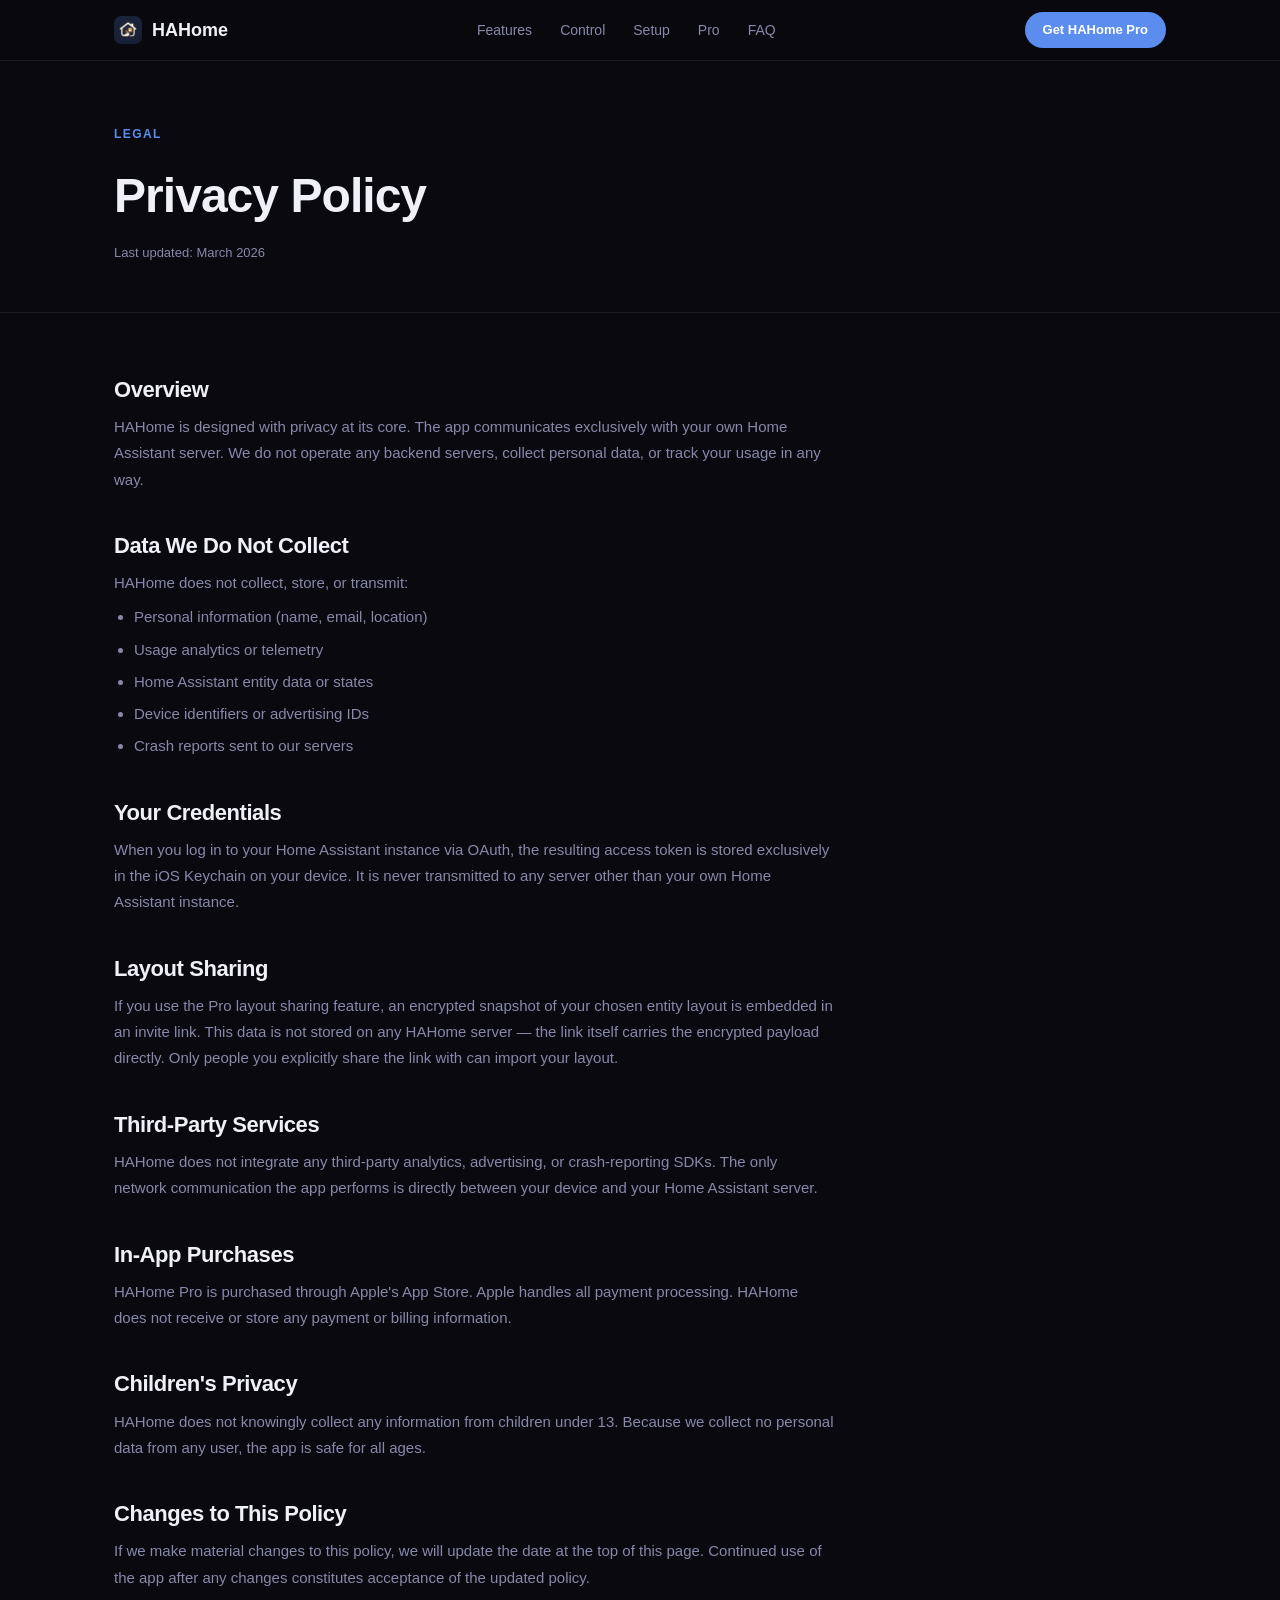
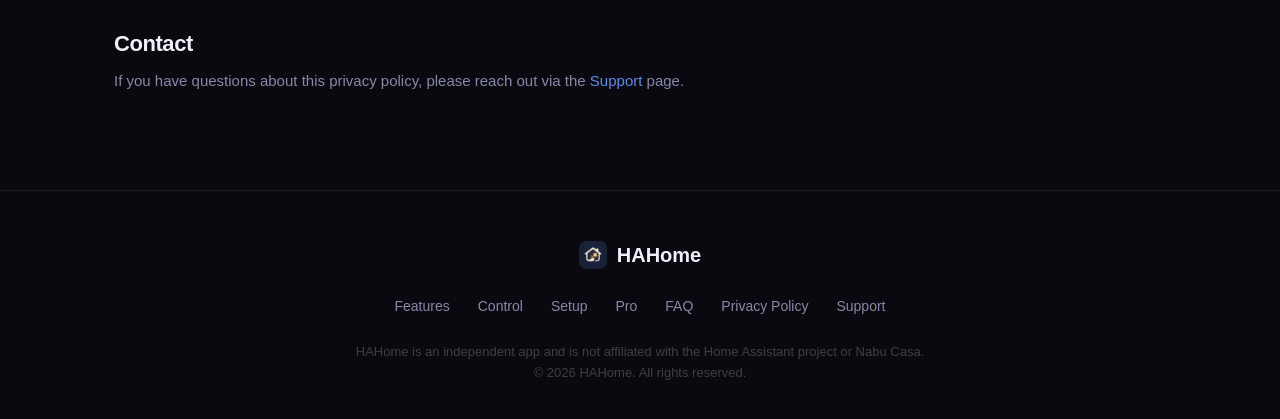
==== privacy.html @ ce9a3cc1 "support and privacy" ====
<!DOCTYPE html>
<html lang="en">
<head>
  <meta charset="UTF-8" />
  <meta name="viewport" content="width=device-width, initial-scale=1.0" />
  <title>Privacy Policy – HAHome</title>
  <meta name="description" content="HAHome Privacy Policy. We don't collect your data." />
  <link rel="stylesheet" href="styles.css">
  <style>
    .policy-hero {
      padding-top: 120px;
      padding-bottom: 48px;
      border-bottom: 1px solid var(--border);
    }
    .policy-body {
      padding: 64px 0 96px;
      max-width: 720px;
    }
    .policy-body h2 {
      font-size: 22px;
      font-weight: 700;
      margin: 40px 0 12px;
    }
    .policy-body h2:first-child { margin-top: 0; }
    .policy-body p, .policy-body li {
      font-size: 15px;
      color: var(--muted);
      line-height: 1.75;
    }
    .policy-body ul {
      padding-left: 20px;
      margin-top: 8px;
      display: flex;
      flex-direction: column;
      gap: 6px;
    }
    .policy-body a { color: var(--accent); }
    .policy-body a:hover { text-decoration: underline; }
    .policy-updated {
      font-size: 13px;
      color: var(--muted);
      margin-top: 6px;
    }
  </style>
</head>
<body>

<nav>
  <div class="nav-inner">
    <a href="index.html" class="nav-logo">
      <img src="logo/HAHome-logo.png" alt="HAHome logo" width="28" height="28" style="border-radius:7px;" />
      HAHome
    </a>
    <ul class="nav-links">
      <li><a href="index.html#features">Features</a></li>
      <li><a href="index.html#domains">Control</a></li>
      <li><a href="index.html#how">Setup</a></li>
      <li><a href="index.html#pro">Pro</a></li>
      <li><a href="index.html#faq">FAQ</a></li>
    </ul>
    <a href="index.html#pro" class="nav-cta nav-cta-desktop">Get HAHome Pro</a>
  </div>
</nav>

<div class="policy-hero">
  <div class="container">
    <span class="section-label">Legal</span>
    <h1 style="font-size: clamp(28px, 4vw, 48px); font-weight: 800; letter-spacing: -0.02em; margin-bottom: 8px;">Privacy Policy</h1>
    <p class="policy-updated">Last updated: March 2026</p>
  </div>
</div>

<div class="container">
  <div class="policy-body">

    <h2>Overview</h2>
    <p>HAHome is designed with privacy at its core. The app communicates exclusively with your own Home Assistant server. We do not operate any backend servers, collect personal data, or track your usage in any way.</p>

    <h2>Data We Do Not Collect</h2>
    <p>HAHome does not collect, store, or transmit:</p>
    <ul>
      <li>Personal information (name, email, location)</li>
      <li>Usage analytics or telemetry</li>
      <li>Home Assistant entity data or states</li>
      <li>Device identifiers or advertising IDs</li>
      <li>Crash reports sent to our servers</li>
    </ul>

    <h2>Your Credentials</h2>
    <p>When you log in to your Home Assistant instance via OAuth, the resulting access token is stored exclusively in the iOS Keychain on your device. It is never transmitted to any server other than your own Home Assistant instance.</p>

    <h2>Layout Sharing</h2>
    <p>If you use the Pro layout sharing feature, an encrypted snapshot of your chosen entity layout is embedded in an invite link. This data is not stored on any HAHome server — the link itself carries the encrypted payload directly. Only people you explicitly share the link with can import your layout.</p>

    <h2>Third-Party Services</h2>
    <p>HAHome does not integrate any third-party analytics, advertising, or crash-reporting SDKs. The only network communication the app performs is directly between your device and your Home Assistant server.</p>

    <h2>In-App Purchases</h2>
    <p>HAHome Pro is purchased through Apple's App Store. Apple handles all payment processing. HAHome does not receive or store any payment or billing information.</p>

    <h2>Children's Privacy</h2>
    <p>HAHome does not knowingly collect any information from children under 13. Because we collect no personal data from any user, the app is safe for all ages.</p>

    <h2>Changes to This Policy</h2>
    <p>If we make material changes to this policy, we will update the date at the top of this page. Continued use of the app after any changes constitutes acceptance of the updated policy.</p>

    <h2>Contact</h2>
    <p>If you have questions about this privacy policy, please reach out via the <a href="support.html">Support</a> page.</p>

  </div>
</div>

<footer>
  <div class="container">
    <div class="footer-inner">
      <div class="footer-logo">
        <img src="logo/HAHome-logo.png" alt="HAHome logo" width="28" height="28" style="border-radius:7px;" />
        HAHome
      </div>
      <div class="footer-links">
        <a href="index.html#features">Features</a>
        <a href="index.html#domains">Control</a>
        <a href="index.html#how">Setup</a>
        <a href="index.html#pro">Pro</a>
        <a href="index.html#faq">FAQ</a>
        <a href="privacy.html">Privacy Policy</a>
        <a href="support.html">Support</a>
      </div>
      <p class="footer-note">
        HAHome is an independent app and is not affiliated with the Home Assistant project or Nabu Casa.<br>
        &copy; 2026 HAHome. All rights reserved.
      </p>
    </div>
  </div>
</footer>

</body>
</html>
---- styles.css ----
/* ── Reset & Base ─────────────────────────────────────────── */
*, *::before, *::after { box-sizing: border-box; margin: 0; padding: 0; }

:root {
  --bg:        #09090f;
  --bg2:       #0f0f1a;
  --bg3:       #141424;
  --border:    rgba(255,255,255,0.07);
  --text:      #f0f0f8;
  --muted:     #8888aa;
  --accent:    #5b8dee;
  --accent2:   #7c5cf7;
  --orange:    #f59e0b;
  --green:     #34d399;
  --teal:      #2dd4bf;
  --radius:    16px;
  --radius-lg: 28px;
  --font:      -apple-system, BlinkMacSystemFont, "SF Pro Display", "Segoe UI", sans-serif;
}

html { scroll-behavior: smooth; }

body {
  background: var(--bg);
  color: var(--text);
  font-family: var(--font);
  line-height: 1.6;
  -webkit-font-smoothing: antialiased;
}

a { color: inherit; text-decoration: none; }
img { display: block; max-width: 100%; }

/* ── Layout Helpers ───────────────────────────────────────── */
.container {
  max-width: 1100px;
  margin: 0 auto;
  padding: 0 24px;
}

section {
  padding: 96px 0;
}

.section-label {
  display: inline-block;
  font-size: 12px;
  font-weight: 600;
  letter-spacing: 0.12em;
  text-transform: uppercase;
  color: var(--accent);
  margin-bottom: 14px;
}

h2 {
  font-size: clamp(28px, 4vw, 44px);
  font-weight: 700;
  letter-spacing: -0.02em;
  line-height: 1.15;
  margin-bottom: 16px;
}

.subtitle {
  font-size: 18px;
  color: var(--muted);
  max-width: 560px;
  line-height: 1.7;
}

/* ── Glass Card ───────────────────────────────────────────── */
.card {
  background: rgba(255,255,255,0.04);
  border: 1px solid var(--border);
  border-radius: var(--radius);
  backdrop-filter: blur(12px);
}

/* ── Nav ──────────────────────────────────────────────────── */
nav {
  position: fixed;
  top: 0; left: 0; right: 0;
  z-index: 100;
  background: rgba(9,9,15,0.72);
  backdrop-filter: blur(20px);
  -webkit-backdrop-filter: blur(20px);
  border-bottom: 1px solid var(--border);
}

.nav-inner {
  display: flex;
  align-items: center;
  justify-content: space-between;
  height: 60px;
  max-width: 1100px;
  margin: 0 auto;
  padding: 0 24px;
}

.nav-logo {
  display: flex;
  align-items: center;
  gap: 10px;
  font-weight: 700;
  font-size: 18px;
}

.nav-logo svg {
  width: 28px; height: 28px;
}

.nav-links {
  display: flex;
  gap: 28px;
  list-style: none;
}

.nav-links a {
  font-size: 14px;
  color: var(--muted);
  transition: color 0.2s;
}

.nav-links a:hover { color: var(--text); }

.nav-cta {
  background: var(--accent);
  color: #fff;
  font-size: 13px;
  font-weight: 600;
  padding: 8px 18px;
  border-radius: 999px;
  transition: opacity 0.2s;
}

.nav-cta:hover { opacity: 0.85; }

/* ── Hero ─────────────────────────────────────────────────── */
#hero {
  padding-top: 160px;
  padding-bottom: 80px;
  text-align: center;
  position: relative;
  overflow: hidden;
}

#hero::before {
  content: '';
  position: absolute;
  top: -200px; left: 50%; transform: translateX(-50%);
  width: 900px; height: 900px;
  background: radial-gradient(ellipse at center, rgba(91,141,238,0.18) 0%, transparent 70%);
  pointer-events: none;
}

.hero-badge {
  display: inline-flex;
  align-items: center;
  gap: 7px;
  background: rgba(91,141,238,0.12);
  border: 1px solid rgba(91,141,238,0.3);
  color: #a5c0ff;
  font-size: 13px;
  font-weight: 500;
  padding: 6px 16px;
  border-radius: 999px;
  margin-bottom: 28px;
}

.hero-badge span.dot {
  width: 7px; height: 7px;
  border-radius: 50%;
  background: var(--accent);
  display: inline-block;
}

#hero h1 {
  font-size: clamp(44px, 7vw, 80px);
  font-weight: 800;
  letter-spacing: -0.03em;
  line-height: 1.05;
  margin-bottom: 24px;
}

#hero h1 .gradient {
  background: linear-gradient(135deg, #5b8dee 0%, #7c5cf7 50%, #c084fc 100%);
  -webkit-background-clip: text;
  -webkit-text-fill-color: transparent;
  background-clip: text;
}

#hero .hero-sub {
  font-size: 20px;
  color: var(--muted);
  max-width: 560px;
  margin: 0 auto 40px;
  line-height: 1.7;
}

.hero-actions {
  display: flex;
  gap: 16px;
  justify-content: center;
  flex-wrap: wrap;
}

.btn-primary {
  display: inline-flex;
  align-items: center;
  gap: 10px;
  background: var(--accent);
  color: #fff;
  font-weight: 600;
  font-size: 16px;
  padding: 14px 28px;
  border-radius: 999px;
  transition: opacity 0.2s, transform 0.2s;
}

.btn-primary:hover { opacity: 0.88; transform: translateY(-1px); }

.btn-secondary {
  display: inline-flex;
  align-items: center;
  gap: 10px;
  background: rgba(255,255,255,0.07);
  border: 1px solid var(--border);
  color: var(--text);
  font-weight: 500;
  font-size: 16px;
  padding: 14px 28px;
  border-radius: 999px;
  transition: background 0.2s, transform 0.2s;
}

.btn-secondary:hover { background: rgba(255,255,255,0.11); transform: translateY(-1px); }

/* ── Phone Mockup ─────────────────────────────────────────── */
.hero-mockup {
  margin: 64px auto 0;
  max-width: 880px;
  display: grid;
  grid-template-columns: 1fr 1.4fr 1fr;
  gap: 20px;
  align-items: center;
}

.phone-frame {
  border-radius: 44px;
  background: var(--bg3);
  border: 1px solid rgba(255,255,255,0.1);
  overflow: hidden;
  box-shadow: 0 40px 80px rgba(0,0,0,0.6), 0 0 0 1px rgba(255,255,255,0.04);
}

.phone-frame.center {
  border-radius: 52px;
  box-shadow: 0 60px 120px rgba(0,0,0,0.7), 0 0 0 1px rgba(255,255,255,0.06);
}

.phone-frame img {
  width: 100%;
  display: block;
}

.phone-screen {
  width: 100%;
  aspect-ratio: 9/19.5;
  display: flex;
  flex-direction: column;
  padding: 20px 16px 16px;
  background: linear-gradient(160deg, #1a1a2e 0%, #0f0f1a 100%);
  gap: 10px;
}

.phone-screen .status-bar {
  display: flex;
  justify-content: space-between;
  font-size: 9px;
  color: rgba(255,255,255,0.5);
  margin-bottom: 4px;
}

.phone-screen .screen-title {
  font-size: 11px;
  font-weight: 700;
  color: #fff;
  margin-bottom: 4px;
}

.mock-chip-row {
  display: flex;
  gap: 5px;
}

.mock-chip {
  font-size: 7.5px;
  padding: 3px 8px;
  border-radius: 99px;
  background: rgba(255,255,255,0.08);
  color: rgba(255,255,255,0.6);
}

.mock-chip.active {
  background: rgba(91,141,238,0.25);
  color: #a5c0ff;
}

.mock-tile-grid {
  display: grid;
  grid-template-columns: 1fr 1fr;
  gap: 6px;
  flex: 1;
}

.mock-tile {
  border-radius: 10px;
  padding: 8px;
  display: flex;
  flex-direction: column;
  justify-content: space-between;
  min-height: 52px;
}

.mock-tile .tile-icon { font-size: 11px; }
.mock-tile .tile-name { font-size: 7px; font-weight: 600; color: rgba(255,255,255,0.9); margin-top: 4px; }
.mock-tile .tile-state { font-size: 6.5px; color: rgba(255,255,255,0.45); }

.mock-tile.on  { background: rgba(245,158,11,0.18); }
.mock-tile.off { background: rgba(255,255,255,0.05); }
.mock-tile.cool { background: rgba(91,141,238,0.18); }
.mock-tile.green { background: rgba(52,211,153,0.15); }

.mock-energy-bar {
  background: rgba(52,211,153,0.08);
  border: 1px solid rgba(52,211,153,0.15);
  border-radius: 8px;
  padding: 7px 8px;
}

.mock-energy-bar .e-label { font-size: 7px; color: #34d399; font-weight: 600; }
.mock-energy-bar .e-row { display: flex; justify-content: space-between; margin-top: 3px; }
.mock-energy-bar .e-val { font-size: 6.5px; color: rgba(255,255,255,0.5); }

.phone-frame.side .phone-screen {
  background: linear-gradient(160deg, #1a1220 0%, #0f0d14 100%);
}

/* ── Screenshots ──────────────────────────────────────────── */
#screenshots {
  padding-bottom: 0;
  overflow: hidden;
}

.screenshots-header {
  margin-bottom: 48px;
}

.screenshots-scroll {
  overflow-x: auto;
  -webkit-overflow-scrolling: touch;
  scrollbar-width: none;
  padding-bottom: 48px;
}

.screenshots-scroll::-webkit-scrollbar { display: none; }

.screenshots-track {
  display: flex;
  gap: 20px;
  padding: 0 max(24px, calc((100vw - 1100px) / 2));
  width: max-content;
}

.screenshot-frame {
  flex-shrink: 0;
  width: 220px;
  border-radius: 36px;
  overflow: hidden;
  border: 1px solid rgba(255,255,255,0.1);
  box-shadow: 0 32px 64px rgba(0,0,0,0.55), 0 0 0 1px rgba(255,255,255,0.04);
  background: var(--bg3);
}

.screenshot-frame img {
  width: 100%;
  display: block;
}

/* ── Features ─────────────────────────────────────────────── */
#features { background: var(--bg2); }

.features-header {
  max-width: 600px;
  margin-bottom: 56px;
}

.features-grid {
  display: grid;
  grid-template-columns: repeat(auto-fill, minmax(300px, 1fr));
  gap: 20px;
}

.feature-card {
  padding: 28px;
}

.feature-icon {
  width: 48px; height: 48px;
  border-radius: 14px;
  display: flex;
  align-items: center;
  justify-content: center;
  font-size: 22px;
  margin-bottom: 18px;
}

.feature-card h3 {
  font-size: 17px;
  font-weight: 700;
  margin-bottom: 8px;
}

.feature-card p {
  font-size: 14px;
  color: var(--muted);
  line-height: 1.65;
}

/* ── Domains ──────────────────────────────────────────────── */
.domains-header {
  text-align: center;
  margin-bottom: 56px;
}

.domains-header .subtitle {
  margin: 0 auto;
}

.domains-grid {
  display: grid;
  grid-template-columns: repeat(auto-fill, minmax(220px, 1fr));
  gap: 16px;
}

.domain-card {
  padding: 24px;
  transition: transform 0.2s, border-color 0.2s;
}

.domain-card:hover {
  transform: translateY(-3px);
  border-color: rgba(255,255,255,0.14);
}

.domain-icon {
  width: 44px; height: 44px;
  border-radius: 12px;
  display: flex;
  align-items: center;
  justify-content: center;
  font-size: 20px;
  margin-bottom: 14px;
}

.domain-card h3 {
  font-size: 16px;
  font-weight: 700;
  margin-bottom: 6px;
}

.domain-card p {
  font-size: 13px;
  color: var(--muted);
  line-height: 1.6;
}

/* ── How It Works ─────────────────────────────────────────── */
#how { background: var(--bg2); }

.how-grid {
  display: grid;
  grid-template-columns: 1fr 1fr 1fr;
  gap: 32px;
  margin-top: 56px;
}

.how-step {
  text-align: center;
}

.step-number {
  width: 48px; height: 48px;
  border-radius: 50%;
  background: linear-gradient(135deg, var(--accent), var(--accent2));
  display: flex;
  align-items: center;
  justify-content: center;
  font-size: 18px;
  font-weight: 800;
  margin: 0 auto 20px;
  color: #fff;
}

.how-step h3 {
  font-size: 18px;
  font-weight: 700;
  margin-bottom: 10px;
}

.how-step p {
  font-size: 14px;
  color: var(--muted);
  line-height: 1.7;
  max-width: 280px;
  margin: 0 auto;
}

.how-connector {
  display: none;
}

/* ── Pro ──────────────────────────────────────────────────── */
#pro {
  position: relative;
  overflow: hidden;
}

#pro::before {
  content: '';
  position: absolute;
  top: 50%; right: -300px;
  transform: translateY(-50%);
  width: 700px; height: 700px;
  background: radial-gradient(ellipse, rgba(124,92,247,0.15) 0%, transparent 70%);
  pointer-events: none;
}

.pro-inner {
  display: grid;
  grid-template-columns: 1fr 1fr;
  gap: 60px;
  align-items: center;
}

.pro-badge {
  display: inline-flex;
  align-items: center;
  gap: 6px;
  background: rgba(245,158,11,0.12);
  border: 1px solid rgba(245,158,11,0.3);
  color: var(--orange);
  font-size: 12px;
  font-weight: 700;
  letter-spacing: 0.08em;
  text-transform: uppercase;
  padding: 5px 14px;
  border-radius: 999px;
  margin-bottom: 20px;
}

.pro-list {
  list-style: none;
  display: flex;
  flex-direction: column;
  gap: 16px;
  margin: 28px 0 36px;
}

.pro-list li {
  display: flex;
  align-items: flex-start;
  gap: 12px;
  font-size: 15px;
}

.pro-list li .check {
  width: 22px; height: 22px;
  border-radius: 50%;
  background: rgba(91,141,238,0.15);
  border: 1px solid rgba(91,141,238,0.3);
  display: flex;
  align-items: center;
  justify-content: center;
  flex-shrink: 0;
  margin-top: 2px;
}

.pro-list li .check svg {
  width: 12px; height: 12px;
  stroke: var(--accent);
}

.pro-price {
  display: flex;
  align-items: baseline;
  gap: 6px;
  margin-bottom: 4px;
}

.pro-price .amount {
  font-size: 40px;
  font-weight: 800;
  letter-spacing: -0.03em;
}

.pro-price .period {
  font-size: 15px;
  color: var(--muted);
}

.price-note {
  font-size: 13px;
  color: var(--muted);
  margin-bottom: 28px;
}

.pro-card-visual {
  background: linear-gradient(135deg, #1a1432 0%, #0f0d1c 100%);
  border: 1px solid rgba(124,92,247,0.25);
  border-radius: var(--radius-lg);
  padding: 32px;
  box-shadow: 0 40px 80px rgba(0,0,0,0.5);
}

.pro-card-visual .pro-icon-row {
  display: flex;
  gap: 10px;
  flex-wrap: wrap;
  margin-bottom: 24px;
}

.pro-icon-chip {
  background: rgba(124,92,247,0.12);
  border: 1px solid rgba(124,92,247,0.2);
  border-radius: 10px;
  padding: 10px 14px;
  display: flex;
  align-items: center;
  gap: 7px;
  font-size: 13px;
  color: #c4b5fd;
}

.pro-card-visual .pro-desc {
  font-size: 15px;
  color: var(--muted);
  line-height: 1.65;
}

.pro-themes {
  display: flex;
  gap: 8px;
  margin-top: 20px;
  flex-wrap: wrap;
}

.theme-swatch {
  width: 36px; height: 36px;
  border-radius: 10px;
  border: 2px solid rgba(255,255,255,0.08);
}

/* ── FAQ ──────────────────────────────────────────────────── */
#faq { background: var(--bg2); }

.faq-header {
  text-align: center;
  margin-bottom: 56px;
}

.faq-header .subtitle { margin: 0 auto; }

.faq-list {
  max-width: 720px;
  margin: 0 auto;
  display: flex;
  flex-direction: column;
  gap: 12px;
}

.faq-item {
  border-radius: var(--radius);
  overflow: hidden;
}

.faq-question {
  width: 100%;
  background: rgba(255,255,255,0.04);
  border: 1px solid var(--border);
  border-radius: var(--radius);
  padding: 20px 24px;
  display: flex;
  align-items: center;
  justify-content: space-between;
  cursor: pointer;
  font-size: 16px;
  font-weight: 600;
  color: var(--text);
  text-align: left;
  transition: background 0.2s;
  gap: 16px;
}

.faq-question:hover { background: rgba(255,255,255,0.07); }

.faq-question.open {
  background: rgba(91,141,238,0.08);
  border-color: rgba(91,141,238,0.25);
  border-radius: var(--radius) var(--radius) 0 0;
}

.faq-arrow {
  width: 20px; height: 20px;
  flex-shrink: 0;
  transition: transform 0.25s;
  color: var(--muted);
}

.faq-question.open .faq-arrow { transform: rotate(180deg); }

.faq-answer {
  display: none;
  padding: 0 24px 20px;
  font-size: 15px;
  color: var(--muted);
  line-height: 1.7;
  background: rgba(91,141,238,0.06);
  border: 1px solid rgba(91,141,238,0.2);
  border-top: none;
  border-radius: 0 0 var(--radius) var(--radius);
}

.faq-answer.open { display: block; }

/* ── Footer ───────────────────────────────────────────────── */
footer {
  border-top: 1px solid var(--border);
  padding: 48px 0 36px;
}

.footer-inner {
  display: flex;
  flex-direction: column;
  align-items: center;
  gap: 24px;
  text-align: center;
}

.footer-logo {
  display: flex;
  align-items: center;
  gap: 10px;
  font-weight: 700;
  font-size: 20px;
}

.footer-links {
  display: flex;
  gap: 28px;
  flex-wrap: wrap;
  justify-content: center;
}

.footer-links a {
  font-size: 14px;
  color: var(--muted);
  transition: color 0.2s;
}

.footer-links a:hover { color: var(--text); }

.footer-note {
  font-size: 13px;
  color: rgba(255,255,255,0.22);
}

/* ── Hamburger & Mobile Menu ──────────────────────────────── */
.nav-hamburger {
  display: none;
  flex-direction: column;
  justify-content: center;
  gap: 5px;
  width: 36px;
  height: 36px;
  background: none;
  border: none;
  cursor: pointer;
  padding: 4px;
}

.nav-hamburger span {
  display: block;
  height: 2px;
  border-radius: 2px;
  background: var(--text);
  transition: transform 0.25s, opacity 0.25s;
  transform-origin: center;
}

.nav-hamburger.open span:nth-child(1) { transform: translateY(7px) rotate(45deg); }
.nav-hamburger.open span:nth-child(2) { opacity: 0; transform: scaleX(0); }
.nav-hamburger.open span:nth-child(3) { transform: translateY(-7px) rotate(-45deg); }

.nav-mobile {
  display: none;
  flex-direction: column;
  gap: 0;
  border-top: 1px solid var(--border);
  background: rgba(9,9,15,0.96);
  padding: 20px 24px 24px;
}

.nav-mobile.open { display: flex; }

.nav-mobile ul {
  list-style: none;
  display: flex;
  flex-direction: column;
  gap: 2px;
  margin-bottom: 20px;
}

.nav-mobile ul li a {
  display: block;
  font-size: 16px;
  font-weight: 500;
  color: var(--muted);
  padding: 10px 0;
  border-bottom: 1px solid var(--border);
  transition: color 0.2s;
}

.nav-mobile ul li:last-child a { border-bottom: none; }
.nav-mobile ul li a:hover { color: var(--text); }

.nav-mobile .btn-primary {
  width: 100%;
  justify-content: center;
}

/* ── Responsive ───────────────────────────────────────────── */

/* Tablet / small desktop */
@media (max-width: 880px) {
  .hero-mockup {
    grid-template-columns: 1fr;
    max-width: 260px;
  }
  .hero-mockup .phone-frame:not(.center) { display: none; }
  .nav-links { display: none; }
  .nav-cta-desktop { display: none; }
  .nav-hamburger { display: flex; }
}

@media (max-width: 800px) {
  .pro-inner { grid-template-columns: 1fr; }
}

/* Mobile */
@media (max-width: 640px) {
  section { padding: 64px 0; }

  #hero {
    padding-top: 120px;
    padding-bottom: 56px;
  }

  #hero .hero-sub {
    font-size: 17px;
  }

  .hero-actions {
    flex-direction: column;
    align-items: center;
  }

  .btn-primary,
  .btn-secondary {
    width: 100%;
    max-width: 320px;
    justify-content: center;
    font-size: 15px;
    padding: 13px 24px;
  }

  .features-grid { grid-template-columns: 1fr; }

  .domains-grid { grid-template-columns: 1fr 1fr; }

  .how-grid {
    grid-template-columns: 1fr;
    gap: 40px;
  }

  .subtitle { font-size: 16px; }

  .faq-question { font-size: 15px; padding: 16px 18px; }
  .faq-answer { padding: 0 18px 16px; font-size: 14px; }

  .pro-card-visual { padding: 24px; }

  .footer-links { gap: 16px; }
}

/* Small mobile */
@media (max-width: 400px) {
  .domains-grid { grid-template-columns: 1fr; }

  .container { padding: 0 16px; }

  .nav-inner { padding: 0 16px; }

  .nav-hamburger { width: 32px; height: 32px; }
}
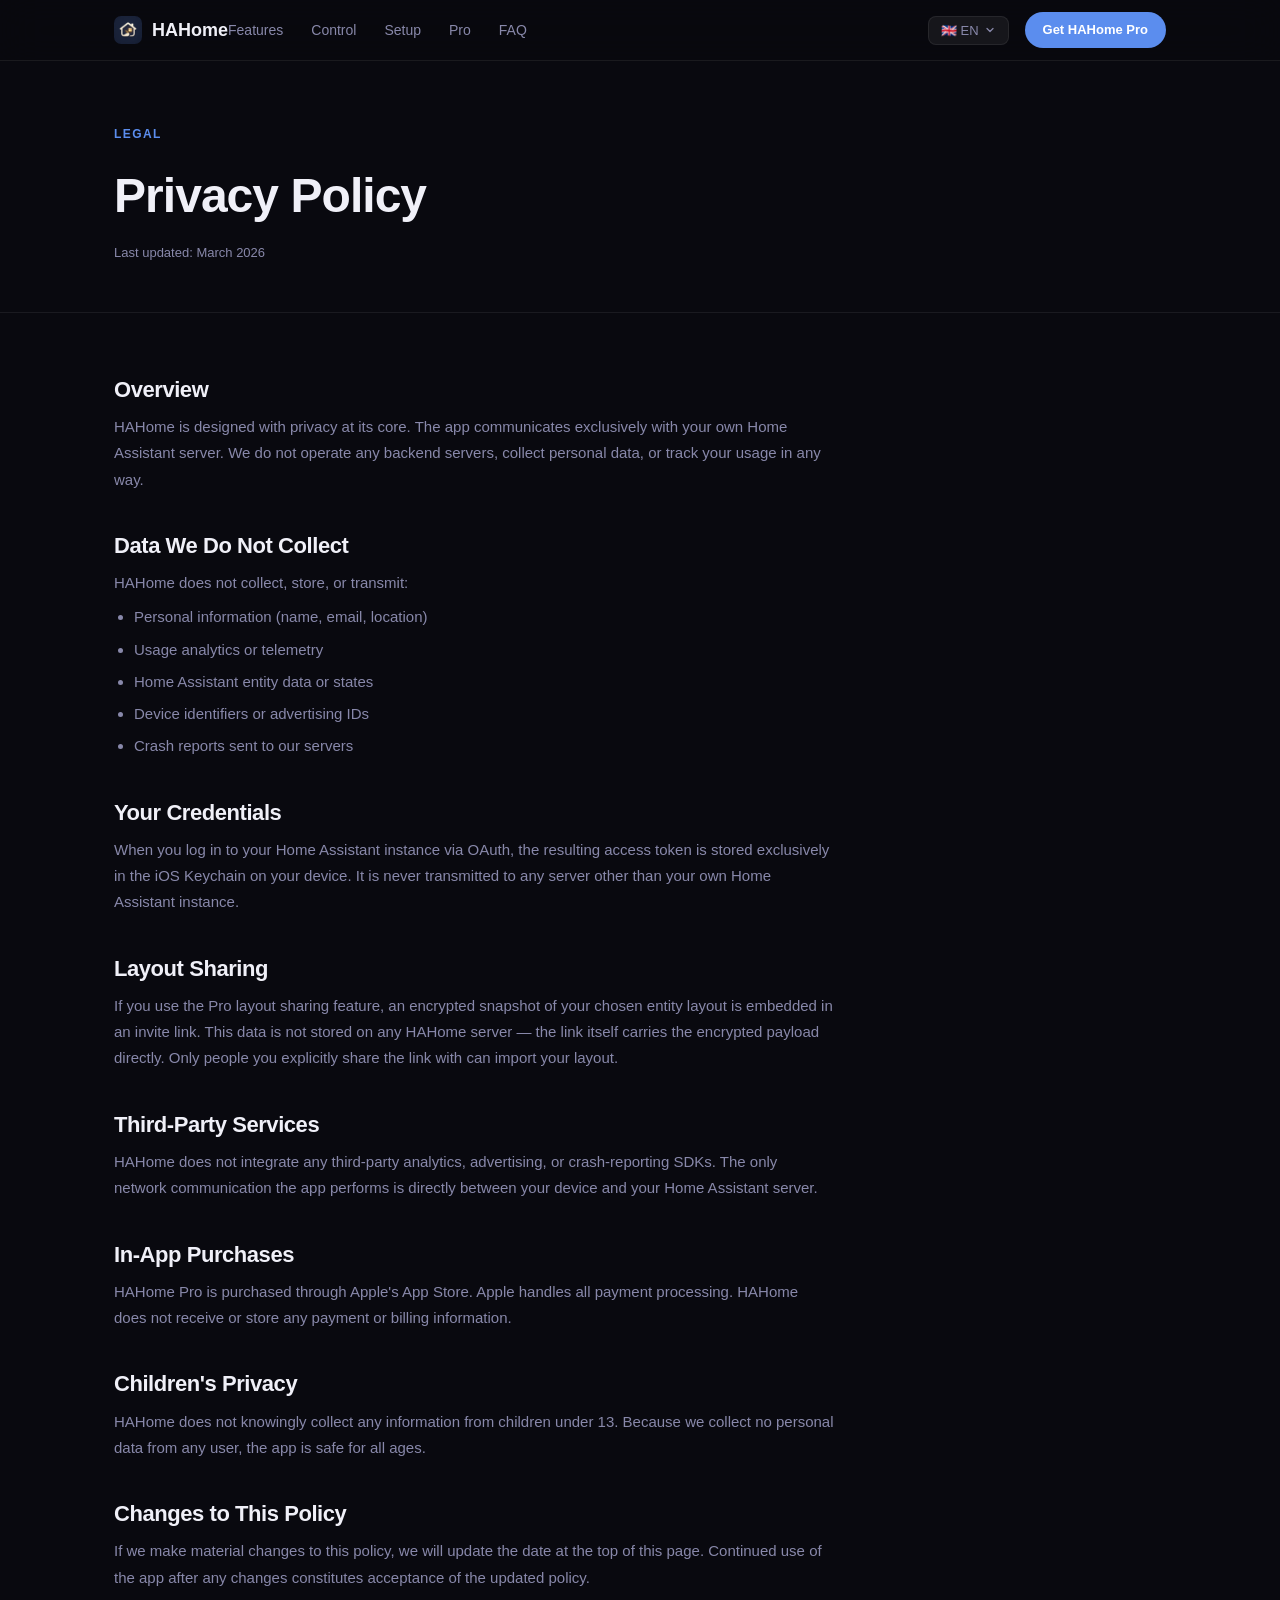
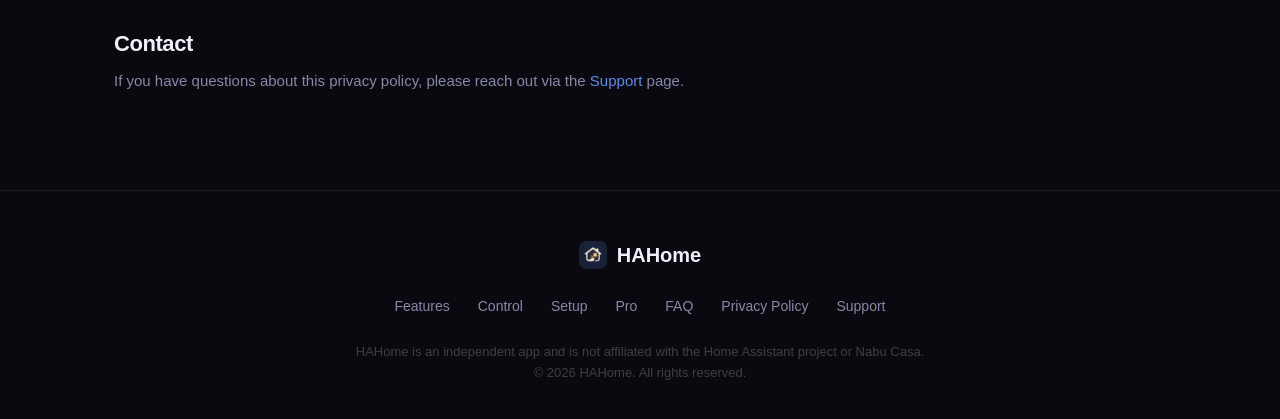
==== commit 16c53751: "translate support and privacy page" ====
--- a/privacy.html
+++ b/privacy.html
@@ -52,60 +52,73 @@
       HAHome
     </a>
     <ul class="nav-links">
-      <li><a href="index.html#features">Features</a></li>
-      <li><a href="index.html#domains">Control</a></li>
-      <li><a href="index.html#how">Setup</a></li>
-      <li><a href="index.html#pro">Pro</a></li>
-      <li><a href="index.html#faq">FAQ</a></li>
+      <li><a href="index.html#features" data-i18n="nav.features">Features</a></li>
+      <li><a href="index.html#domains" data-i18n="nav.control">Control</a></li>
+      <li><a href="index.html#how" data-i18n="nav.setup">Setup</a></li>
+      <li><a href="index.html#pro" data-i18n="nav.pro">Pro</a></li>
+      <li><a href="index.html#faq" data-i18n="nav.faq">FAQ</a></li>
     </ul>
-    <a href="index.html#pro" class="nav-cta nav-cta-desktop">Get HAHome Pro</a>
+    <div class="lang-picker">
+      <button class="lang-toggle" onclick="document.querySelector('.lang-dropdown').classList.toggle('open')" aria-label="Change language">
+        <span class="lang-current"></span>
+        <svg width="12" height="12" viewBox="0 0 24 24" fill="none" stroke="currentColor" stroke-width="2.5" stroke-linecap="round" stroke-linejoin="round"><polyline points="6 9 12 15 18 9"/></svg>
+      </button>
+      <div class="lang-dropdown">
+        <button class="lang-option" data-lang="en" onclick="setLanguage('en')">🇬🇧 English</button>
+        <button class="lang-option" data-lang="nl" onclick="setLanguage('nl')">🇳🇱 Nederlands</button>
+        <button class="lang-option" data-lang="fr" onclick="setLanguage('fr')">🇫🇷 Français</button>
+        <button class="lang-option" data-lang="de" onclick="setLanguage('de')">🇩🇪 Deutsch</button>
+        <button class="lang-option" data-lang="es" onclick="setLanguage('es')">🇪🇸 Español</button>
+      </div>
+    </div>
+    <a href="index.html#pro" class="nav-cta nav-cta-desktop" data-i18n="nav.cta">Get HAHome Pro</a>
   </div>
 </nav>
 
 <div class="policy-hero">
   <div class="container">
-    <span class="section-label">Legal</span>
-    <h1 style="font-size: clamp(28px, 4vw, 48px); font-weight: 800; letter-spacing: -0.02em; margin-bottom: 8px;">Privacy Policy</h1>
-    <p class="policy-updated">Last updated: March 2026</p>
+    <span class="section-label" data-i18n="privacy.label">Legal</span>
+    <h1 style="font-size: clamp(28px, 4vw, 48px); font-weight: 800; letter-spacing: -0.02em; margin-bottom: 8px;" data-i18n="privacy.title">Privacy Policy</h1>
+    <p class="policy-updated" data-i18n="privacy.updated">Last updated: March 2026</p>
   </div>
 </div>
 
 <div class="container">
   <div class="policy-body">
 
-    <h2>Overview</h2>
-    <p>HAHome is designed with privacy at its core. The app communicates exclusively with your own Home Assistant server. We do not operate any backend servers, collect personal data, or track your usage in any way.</p>
+    <h2 data-i18n="privacy.overview.title">Overview</h2>
+    <p data-i18n="privacy.overview.desc">HAHome is designed with privacy at its core. The app communicates exclusively with your own Home Assistant server. We do not operate any backend servers, collect personal data, or track your usage in any way.</p>
 
-    <h2>Data We Do Not Collect</h2>
-    <p>HAHome does not collect, store, or transmit:</p>
+    <h2 data-i18n="privacy.nocollect.title">Data We Do Not Collect</h2>
+    <p data-i18n="privacy.nocollect.desc">HAHome does not collect, store, or transmit:</p>
     <ul>
-      <li>Personal information (name, email, location)</li>
-      <li>Usage analytics or telemetry</li>
-      <li>Home Assistant entity data or states</li>
-      <li>Device identifiers or advertising IDs</li>
-      <li>Crash reports sent to our servers</li>
+      <li data-i18n="privacy.nocollect.1">Personal information (name, email, location)</li>
+      <li data-i18n="privacy.nocollect.2">Usage analytics or telemetry</li>
+      <li data-i18n="privacy.nocollect.3">Home Assistant entity data or states</li>
+      <li data-i18n="privacy.nocollect.4">Device identifiers or advertising IDs</li>
+      <li data-i18n="privacy.nocollect.5">Crash reports sent to our servers</li>
     </ul>
 
-    <h2>Your Credentials</h2>
-    <p>When you log in to your Home Assistant instance via OAuth, the resulting access token is stored exclusively in the iOS Keychain on your device. It is never transmitted to any server other than your own Home Assistant instance.</p>
+    <h2 data-i18n="privacy.credentials.title">Your Credentials</h2>
+    <p data-i18n="privacy.credentials.desc">When you log in to your Home Assistant instance via OAuth, the resulting access token is stored exclusively in the iOS Keychain on your device. It is never transmitted to any server other than your own Home Assistant instance.</p>
 
-    <h2>Layout Sharing</h2>
-    <p>If you use the Pro layout sharing feature, an encrypted snapshot of your chosen entity layout is embedded in an invite link. This data is not stored on any HAHome server — the link itself carries the encrypted payload directly. Only people you explicitly share the link with can import your layout.</p>
+    <h2 data-i18n="privacy.sharing.title">Layout Sharing</h2>
+    <p data-i18n="privacy.sharing.desc">If you use the Pro layout sharing feature, an encrypted snapshot of your chosen entity layout is embedded in an invite link. This data is not stored on any HAHome server — the link itself carries the encrypted payload directly. Only people you explicitly share the link with can import your layout.</p>
 
-    <h2>Third-Party Services</h2>
-    <p>HAHome does not integrate any third-party analytics, advertising, or crash-reporting SDKs. The only network communication the app performs is directly between your device and your Home Assistant server.</p>
+    <h2 data-i18n="privacy.thirdparty.title">Third-Party Services</h2>
+    <p data-i18n="privacy.thirdparty.desc">HAHome does not integrate any third-party analytics, advertising, or crash-reporting SDKs. The only network communication the app performs is directly between your device and your Home Assistant server.</p>
 
-    <h2>In-App Purchases</h2>
-    <p>HAHome Pro is purchased through Apple's App Store. Apple handles all payment processing. HAHome does not receive or store any payment or billing information.</p>
+    <h2 data-i18n="privacy.iap.title">In-App Purchases</h2>
+    <p data-i18n="privacy.iap.desc">HAHome Pro is purchased through Apple's App Store. Apple handles all payment processing. HAHome does not receive or store any payment or billing information.</p>
 
-    <h2>Children's Privacy</h2>
-    <p>HAHome does not knowingly collect any information from children under 13. Because we collect no personal data from any user, the app is safe for all ages.</p>
+    <h2 data-i18n="privacy.children.title">Children's Privacy</h2>
+    <p data-i18n="privacy.children.desc">HAHome does not knowingly collect any information from children under 13. Because we collect no personal data from any user, the app is safe for all ages.</p>
 
-    <h2>Changes to This Policy</h2>
-    <p>If we make material changes to this policy, we will update the date at the top of this page. Continued use of the app after any changes constitutes acceptance of the updated policy.</p>
+    <h2 data-i18n="privacy.changes.title">Changes to This Policy</h2>
+    <p data-i18n="privacy.changes.desc">If we make material changes to this policy, we will update the date at the top of this page. Continued use of the app after any changes constitutes acceptance of the updated policy.</p>
 
-    <h2>Contact</h2>
-    <p>If you have questions about this privacy policy, please reach out via the <a href="support.html">Support</a> page.</p>
+    <h2 data-i18n="privacy.contact.title">Contact</h2>
+    <p data-i18n-html="privacy.contact.desc">If you have questions about this privacy policy, please reach out via the <a href="support.html">Support</a> page.</p>
 
   </div>
 </div>
@@ -118,15 +131,15 @@
         HAHome
       </div>
       <div class="footer-links">
-        <a href="index.html#features">Features</a>
-        <a href="index.html#domains">Control</a>
-        <a href="index.html#how">Setup</a>
-        <a href="index.html#pro">Pro</a>
-        <a href="index.html#faq">FAQ</a>
-        <a href="privacy.html">Privacy Policy</a>
-        <a href="support.html">Support</a>
+        <a href="index.html#features" data-i18n="nav.features">Features</a>
+        <a href="index.html#domains" data-i18n="nav.control">Control</a>
+        <a href="index.html#how" data-i18n="nav.setup">Setup</a>
+        <a href="index.html#pro" data-i18n="nav.pro">Pro</a>
+        <a href="index.html#faq" data-i18n="nav.faq">FAQ</a>
+        <a href="privacy.html" data-i18n="footer.privacy">Privacy Policy</a>
+        <a href="support.html" data-i18n="footer.support">Support</a>
       </div>
-      <p class="footer-note">
+      <p class="footer-note" data-i18n-html="footer.note">
         HAHome is an independent app and is not affiliated with the Home Assistant project or Nabu Casa.<br>
         &copy; 2026 HAHome. All rights reserved.
       </p>
@@ -134,5 +147,7 @@
   </div>
 </footer>
 
+<script src="i18n.js"></script>
+<script src="scripts.js"></script>
 </body>
 </html>
--- a/styles.css
+++ b/styles.css
@@ -134,6 +134,80 @@
 
 .nav-cta:hover { opacity: 0.85; }
 
+/* ── Language Picker ──────────────────────────────────────── */
+.lang-picker {
+  position: relative;
+  margin-left: auto;
+  margin-right: 16px;
+}
+
+.lang-toggle {
+  display: flex;
+  align-items: center;
+  gap: 5px;
+  background: rgba(255,255,255,0.06);
+  border: 1px solid var(--border);
+  border-radius: 8px;
+  padding: 6px 12px;
+  color: var(--muted);
+  font-size: 13px;
+  font-weight: 500;
+  cursor: pointer;
+  transition: background 0.2s, color 0.2s;
+  font-family: var(--font);
+}
+
+.lang-toggle:hover {
+  background: rgba(255,255,255,0.1);
+  color: var(--text);
+}
+
+.lang-dropdown {
+  display: none;
+  position: absolute;
+  top: calc(100% + 8px);
+  right: 0;
+  background: rgba(15,15,26,0.96);
+  border: 1px solid var(--border);
+  border-radius: 12px;
+  padding: 6px;
+  min-width: 150px;
+  backdrop-filter: blur(20px);
+  -webkit-backdrop-filter: blur(20px);
+  box-shadow: 0 16px 48px rgba(0,0,0,0.5);
+  z-index: 200;
+}
+
+.lang-dropdown.open { display: flex; flex-direction: column; }
+
+.lang-option {
+  display: flex;
+  align-items: center;
+  gap: 8px;
+  background: none;
+  border: none;
+  border-radius: 8px;
+  padding: 8px 12px;
+  color: var(--muted);
+  font-size: 14px;
+  font-weight: 500;
+  cursor: pointer;
+  transition: background 0.15s, color 0.15s;
+  text-align: left;
+  font-family: var(--font);
+  width: 100%;
+}
+
+.lang-option:hover {
+  background: rgba(255,255,255,0.08);
+  color: var(--text);
+}
+
+.lang-option.active {
+  background: rgba(91,141,238,0.12);
+  color: var(--accent);
+}
+
 /* ── Hero ─────────────────────────────────────────────────── */
 #hero {
   padding-top: 160px;
@@ -348,7 +422,7 @@
 /* ── Screenshots ──────────────────────────────────────────── */
 #screenshots {
   padding-bottom: 0;
-  overflow: hidden;
+  overflow-x: clip;
 }
 
 .screenshots-header {
@@ -360,6 +434,11 @@
   -webkit-overflow-scrolling: touch;
   scrollbar-width: none;
   padding-bottom: 48px;
+  cursor: grab;
+}
+
+.screenshots-scroll:active {
+  cursor: grabbing;
 }
 
 .screenshots-scroll::-webkit-scrollbar { display: none; }
@@ -850,6 +929,7 @@
   .nav-links { display: none; }
   .nav-cta-desktop { display: none; }
   .nav-hamburger { display: flex; }
+  .lang-picker { margin-right: 12px; }
 }
 
 @media (max-width: 800px) {
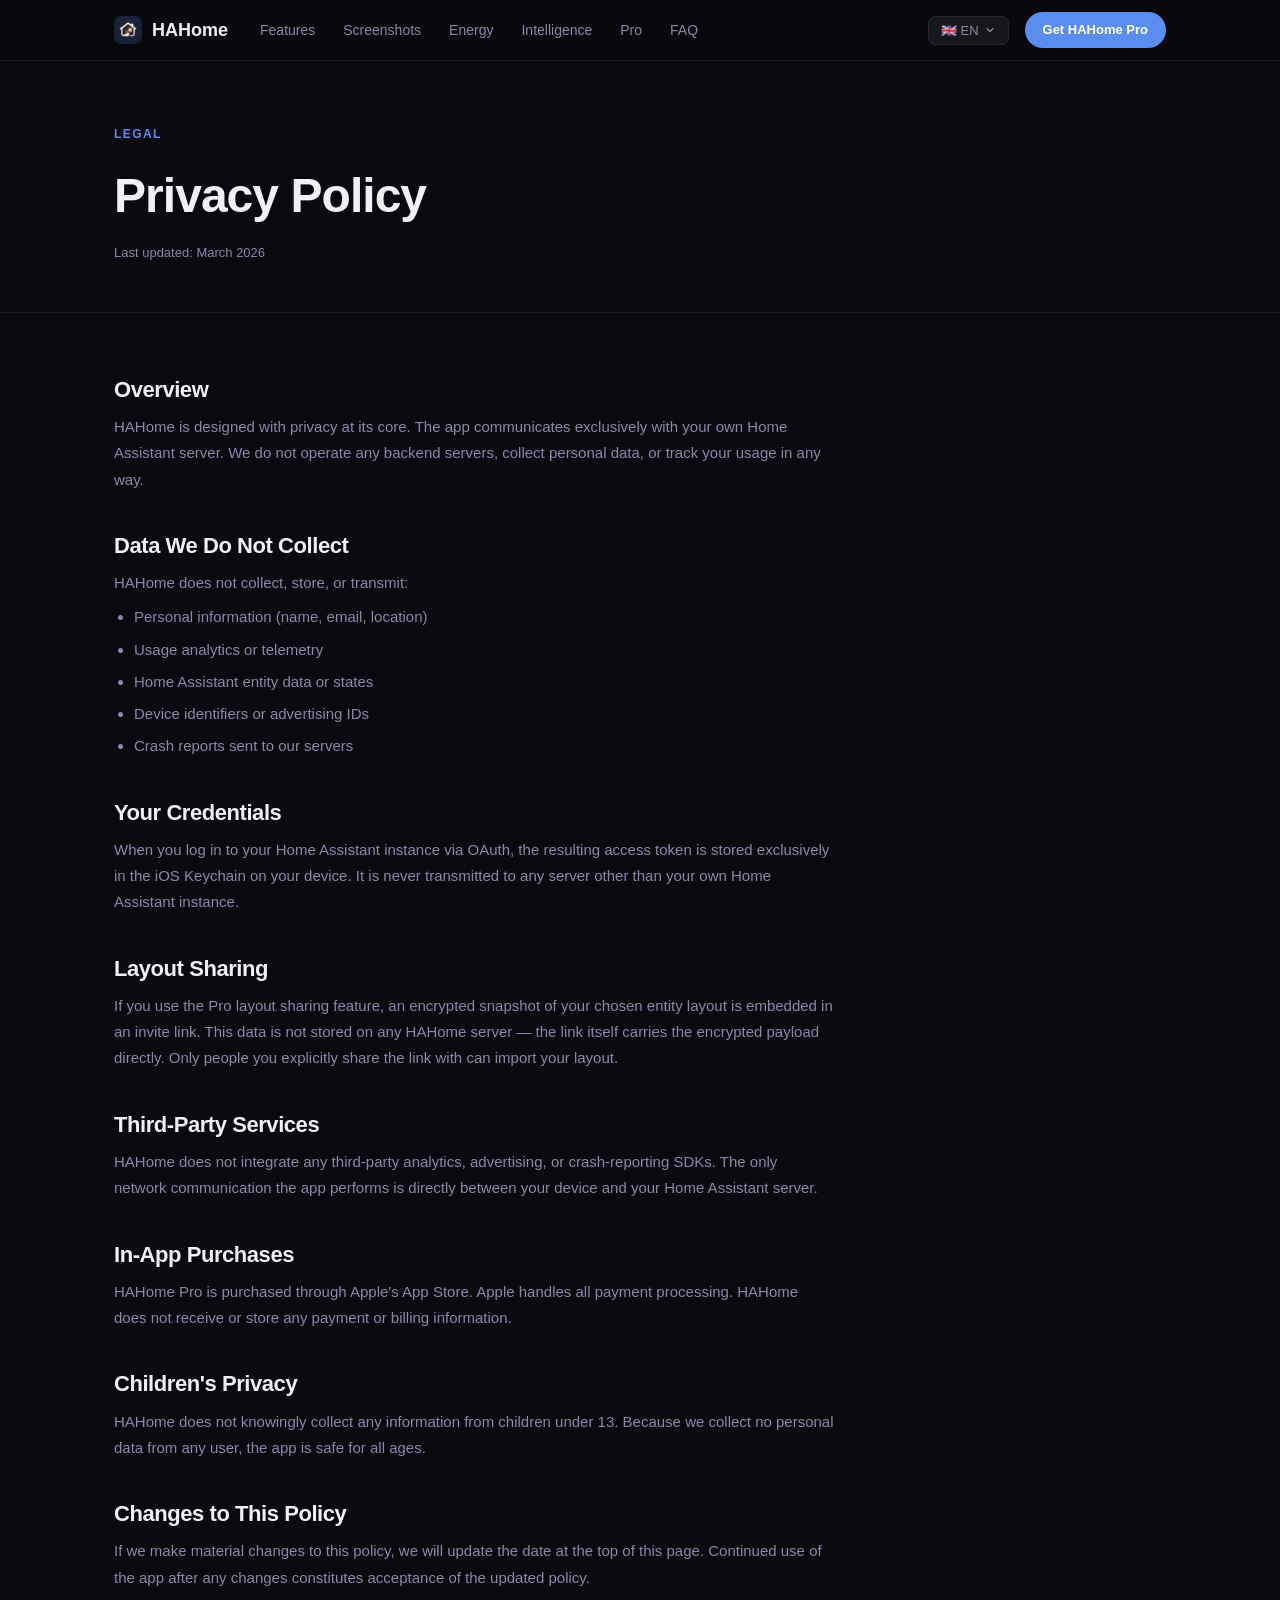
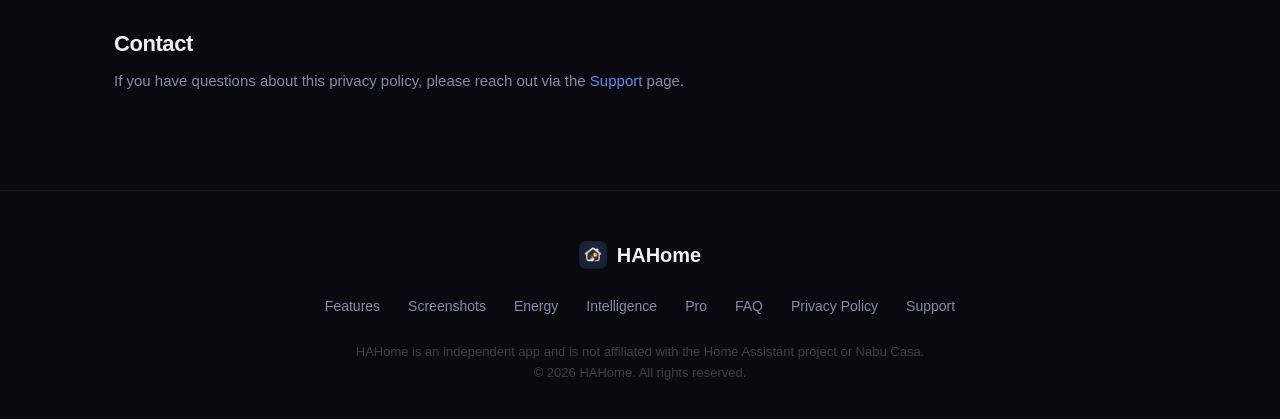
==== commit ecce2963: "update navigation on other pages as well as footers" ====
--- a/privacy.html
+++ b/privacy.html
@@ -53,8 +53,9 @@
     </a>
     <ul class="nav-links">
       <li><a href="index.html#features" data-i18n="nav.features">Features</a></li>
-      <li><a href="index.html#domains" data-i18n="nav.control">Control</a></li>
-      <li><a href="index.html#how" data-i18n="nav.setup">Setup</a></li>
+      <li><a href="index.html#screenshots" data-i18n="nav.screenshots">Screenshots</a></li>
+      <li><a href="index.html#energy-showcase" data-i18n="nav.energy">Energy</a></li>
+      <li><a href="index.html#intelligence" data-i18n="nav.intelligence">Intelligence</a></li>
       <li><a href="index.html#pro" data-i18n="nav.pro">Pro</a></li>
       <li><a href="index.html#faq" data-i18n="nav.faq">FAQ</a></li>
     </ul>
@@ -69,6 +70,10 @@
         <button class="lang-option" data-lang="fr" onclick="setLanguage('fr')">🇫🇷 Français</button>
         <button class="lang-option" data-lang="de" onclick="setLanguage('de')">🇩🇪 Deutsch</button>
         <button class="lang-option" data-lang="es" onclick="setLanguage('es')">🇪🇸 Español</button>
+        <button class="lang-option" data-lang="it" onclick="setLanguage('it')">🇮🇹 Italiano</button>
+        <button class="lang-option" data-lang="pt" onclick="setLanguage('pt')">🇵🇹 Português</button>
+        <button class="lang-option" data-lang="pl" onclick="setLanguage('pl')">🇵🇱 Polski</button>
+        <button class="lang-option" data-lang="sv" onclick="setLanguage('sv')">🇸🇪 Svenska</button>
       </div>
     </div>
     <a href="index.html#pro" class="nav-cta nav-cta-desktop" data-i18n="nav.cta">Get HAHome Pro</a>
@@ -132,8 +137,9 @@
       </div>
       <div class="footer-links">
         <a href="index.html#features" data-i18n="nav.features">Features</a>
-        <a href="index.html#domains" data-i18n="nav.control">Control</a>
-        <a href="index.html#how" data-i18n="nav.setup">Setup</a>
+        <a href="index.html#screenshots" data-i18n="nav.screenshots">Screenshots</a>
+        <a href="index.html#energy-showcase" data-i18n="nav.energy">Energy</a>
+        <a href="index.html#intelligence" data-i18n="nav.intelligence">Intelligence</a>
         <a href="index.html#pro" data-i18n="nav.pro">Pro</a>
         <a href="index.html#faq" data-i18n="nav.faq">FAQ</a>
         <a href="privacy.html" data-i18n="footer.privacy">Privacy Policy</a>
--- a/styles.css
+++ b/styles.css
@@ -112,6 +112,7 @@
   display: flex;
   gap: 28px;
   list-style: none;
+  margin-left: 32px;
 }
 
 .nav-links a {
@@ -419,50 +420,153 @@
   background: linear-gradient(160deg, #1a1220 0%, #0f0d14 100%);
 }
 
-/* ── Screenshots ──────────────────────────────────────────── */
+/* ── See It In Action Carousel ────────────────────────────── */
 #screenshots {
-  padding-bottom: 0;
-  overflow-x: clip;
-}
-
-.screenshots-header {
+  background: var(--bg);
+}
+
+.action-header {
+  text-align: center;
   margin-bottom: 48px;
 }
 
-.screenshots-scroll {
-  overflow-x: auto;
-  -webkit-overflow-scrolling: touch;
-  scrollbar-width: none;
-  padding-bottom: 48px;
-  cursor: grab;
-}
-
-.screenshots-scroll:active {
-  cursor: grabbing;
-}
-
-.screenshots-scroll::-webkit-scrollbar { display: none; }
-
-.screenshots-track {
-  display: flex;
-  gap: 20px;
-  padding: 0 max(24px, calc((100vw - 1100px) / 2));
-  width: max-content;
-}
-
-.screenshot-frame {
-  flex-shrink: 0;
-  width: 220px;
-  border-radius: 36px;
+.action-header .subtitle {
+  margin: 0 auto;
+}
+
+.action-carousel {
+  position: relative;
+  max-width: 380px;
+  margin: 0 auto;
+  overflow: hidden;
+  border-radius: var(--radius-lg);
+}
+
+.action-carousel-track {
+  display: flex;
+  transition: transform 0.45s cubic-bezier(0.4, 0, 0.2, 1);
+}
+
+.action-slide {
+  flex: 0 0 100%;
+  min-width: 100%;
+}
+
+.action-slide-phone {
+  max-width: 320px;
+  margin: 0 auto;
+  border-radius: 40px;
   overflow: hidden;
   border: 1px solid rgba(255,255,255,0.1);
-  box-shadow: 0 32px 64px rgba(0,0,0,0.55), 0 0 0 1px rgba(255,255,255,0.04);
+  box-shadow: 0 40px 80px rgba(0,0,0,0.6), 0 0 0 1px rgba(255,255,255,0.04);
   background: var(--bg3);
 }
 
-.screenshot-frame img {
+.action-slide-phone img {
   width: 100%;
   display: block;
+}
+
+.action-slide-caption {
+  text-align: center;
+  padding: 24px 16px 0;
+}
+
+.action-slide-caption h3 {
+  font-size: 18px;
+  font-weight: 700;
+  margin-bottom: 6px;
+}
+
+.action-slide-caption p {
+  font-size: 14px;
+  color: var(--muted);
+  line-height: 1.6;
+  max-width: 360px;
+  margin: 0 auto;
+}
+
+.action-carousel-nav {
+  display: flex;
+  justify-content: center;
+  align-items: center;
+  gap: 16px;
+  margin-top: 28px;
+}
+
+.action-carousel-btn {
+  background: rgba(255,255,255,0.08);
+  border: 1px solid var(--border);
+  color: var(--text);
+  width: 40px;
+  height: 40px;
+  border-radius: 50%;
+  cursor: pointer;
+  display: flex;
+  align-items: center;
+  justify-content: center;
+  transition: background 0.2s;
+}
+
+.action-carousel-btn:hover {
+  background: rgba(255,255,255,0.14);
+}
+
+.action-dots {
+  display: flex;
+  gap: 8px;
+}
+
+.action-dot {
+  width: 8px;
+  height: 8px;
+  border-radius: 50%;
+  background: rgba(255,255,255,0.2);
+  border: none;
+  cursor: pointer;
+  padding: 0;
+  transition: background 0.2s, transform 0.2s;
+}
+
+.action-dot.active {
+  background: var(--accent);
+  transform: scale(1.25);
+}
+
+/* ── Configuration ────────────────────────────────────────── */
+#configuration { background: var(--bg2); }
+
+.config-header {
+  text-align: center;
+  margin-bottom: 48px;
+}
+
+.config-header .subtitle {
+  margin: 0 auto;
+}
+
+/* ── Room Details ────────────────────────────────────────── */
+#room-details { background: var(--bg2); }
+
+.rooms-header {
+  text-align: center;
+  margin-bottom: 48px;
+}
+
+.rooms-header .subtitle {
+  margin: 0 auto;
+}
+
+/* ── Music Assistant ──────────────────────────────────────── */
+#music-assistant { background: var(--bg); }
+
+.ma-header {
+  text-align: center;
+  margin-bottom: 48px;
+}
+
+.ma-header .subtitle {
+  margin: 0 auto;
 }
 
 /* ── Features ─────────────────────────────────────────────── */
@@ -551,6 +655,103 @@
   font-size: 13px;
   color: var(--muted);
   line-height: 1.6;
+}
+
+/* ── Energy Showcase ──────────────────────────────────────── */
+#energy-showcase { background: var(--bg); }
+
+.energy-showcase-header { text-align: center; margin-bottom: 48px; }
+.energy-showcase-header .subtitle { margin: 0 auto; }
+
+.energy-carousel {
+  position: relative;
+  max-width: 600px;
+  margin: 0 auto;
+  overflow: hidden;
+  border-radius: var(--radius-lg);
+}
+
+.energy-carousel-track {
+  display: flex;
+  transition: transform 0.45s cubic-bezier(0.4, 0, 0.2, 1);
+}
+
+.energy-slide {
+  flex: 0 0 100%;
+  min-width: 100%;
+}
+
+.energy-slide img {
+  width: 100%;
+  display: block;
+  border-radius: var(--radius-lg);
+  border: 1px solid var(--border);
+}
+
+.energy-slide-caption {
+  text-align: center;
+  padding: 20px 16px 0;
+}
+
+.energy-slide-caption h3 {
+  font-size: 18px;
+  font-weight: 700;
+  margin-bottom: 6px;
+}
+
+.energy-slide-caption p {
+  font-size: 14px;
+  color: var(--muted);
+  line-height: 1.6;
+  max-width: 480px;
+  margin: 0 auto;
+}
+
+.energy-carousel-nav {
+  display: flex;
+  justify-content: center;
+  align-items: center;
+  gap: 16px;
+  margin-top: 28px;
+}
+
+.energy-carousel-btn {
+  background: rgba(255,255,255,0.08);
+  border: 1px solid var(--border);
+  color: var(--text);
+  width: 40px;
+  height: 40px;
+  border-radius: 50%;
+  cursor: pointer;
+  display: flex;
+  align-items: center;
+  justify-content: center;
+  transition: background 0.2s;
+}
+
+.energy-carousel-btn:hover {
+  background: rgba(255,255,255,0.14);
+}
+
+.energy-dots {
+  display: flex;
+  gap: 8px;
+}
+
+.energy-dot {
+  width: 8px;
+  height: 8px;
+  border-radius: 50%;
+  background: rgba(255,255,255,0.2);
+  border: none;
+  cursor: pointer;
+  padding: 0;
+  transition: background 0.2s, transform 0.2s;
+}
+
+.energy-dot.active {
+  background: var(--accent);
+  transform: scale(1.25);
 }
 
 /* ── How It Works ─────────────────────────────────────────── */
@@ -965,6 +1166,10 @@
 
   .features-grid { grid-template-columns: 1fr; }
 
+  .intelligence-grid { grid-template-columns: 1fr; }
+
+  .accessibility-grid { grid-template-columns: 1fr; }
+
   .domains-grid { grid-template-columns: 1fr 1fr; }
 
   .how-grid {
@@ -982,6 +1187,169 @@
   .footer-links { gap: 16px; }
 }
 
+/* ── Apple Intelligence ───────────────────────────────────── */
+.intelligence-grid {
+  display: grid;
+  grid-template-columns: repeat(auto-fill, minmax(300px, 1fr));
+  gap: 20px;
+}
+
+.intelligence-card {
+  padding: 28px;
+  position: relative;
+  display: flex;
+  flex-direction: column;
+}
+
+.intelligence-icon {
+  width: 48px; height: 48px;
+  border-radius: 14px;
+  display: flex;
+  align-items: center;
+  justify-content: center;
+  margin-bottom: 18px;
+}
+
+.intelligence-badge {
+  display: inline-block;
+  font-size: 11px;
+  font-weight: 700;
+  letter-spacing: 0.06em;
+  text-transform: uppercase;
+  padding: 3px 10px;
+  border-radius: 8px;
+  margin-bottom: 12px;
+}
+
+.intelligence-badge.free {
+  background: rgba(52,211,153,0.15);
+  color: #34d399;
+}
+
+.intelligence-badge.pro {
+  background: rgba(124,92,247,0.15);
+  color: #a78bfa;
+}
+
+.intelligence-card h3 {
+  font-size: 17px;
+  font-weight: 700;
+  margin-bottom: 8px;
+}
+
+.intelligence-card p {
+  font-size: 15px;
+  color: var(--muted);
+  line-height: 1.6;
+}
+
+/* ── Intelligence card carousels ─────────────────────────── */
+.intel-carousel {
+  position: relative;
+  overflow: hidden;
+  border-radius: var(--radius-lg);
+  margin-top: 18px;
+}
+
+.intel-carousel-placeholder {
+  display: none;
+}
+
+.intel-carousel-track {
+  position: relative;
+  transition: height 0.4s cubic-bezier(0.4, 0, 0.2, 1);
+  overflow: hidden;
+}
+
+.intel-carousel-slide {
+  width: 100%;
+  transition: opacity 0.4s cubic-bezier(0.4, 0, 0.2, 1);
+  opacity: 0;
+  position: absolute;
+  top: 0;
+  left: 0;
+  pointer-events: none;
+}
+
+.intel-carousel-slide.active {
+  opacity: 1;
+  position: relative;
+  pointer-events: auto;
+}
+
+.intel-carousel-slide img {
+  width: 100%;
+  display: block;
+  border-radius: var(--radius-lg);
+  border: 1px solid var(--border);
+}
+
+.intel-carousel-dots {
+  display: flex;
+  justify-content: center;
+  gap: 6px;
+  margin-top: 10px;
+}
+
+.intel-dot {
+  width: 7px;
+  height: 7px;
+  border-radius: 50%;
+  background: rgba(255,255,255,0.2);
+  border: none;
+  cursor: pointer;
+  padding: 0;
+  transition: background 0.2s, transform 0.2s;
+}
+
+.intel-dot.active {
+  background: var(--accent);
+  transform: scale(1.25);
+}
+
+.intelligence-note {
+  text-align: center;
+  font-size: 13px;
+  color: var(--muted);
+  margin-top: 32px;
+  max-width: 640px;
+  margin-left: auto;
+  margin-right: auto;
+  line-height: 1.6;
+}
+
+/* ── Accessibility ───────────────────────────────────────── */
+.accessibility-grid {
+  display: grid;
+  grid-template-columns: repeat(auto-fill, minmax(240px, 1fr));
+  gap: 20px;
+}
+
+.accessibility-card {
+  padding: 28px;
+}
+
+.accessibility-icon {
+  width: 48px; height: 48px;
+  border-radius: 14px;
+  display: flex;
+  align-items: center;
+  justify-content: center;
+  margin-bottom: 18px;
+}
+
+.accessibility-card h3 {
+  font-size: 17px;
+  font-weight: 700;
+  margin-bottom: 8px;
+}
+
+.accessibility-card p {
+  font-size: 15px;
+  color: var(--muted);
+  line-height: 1.6;
+}
+
 /* Small mobile */
 @media (max-width: 400px) {
   .domains-grid { grid-template-columns: 1fr; }
